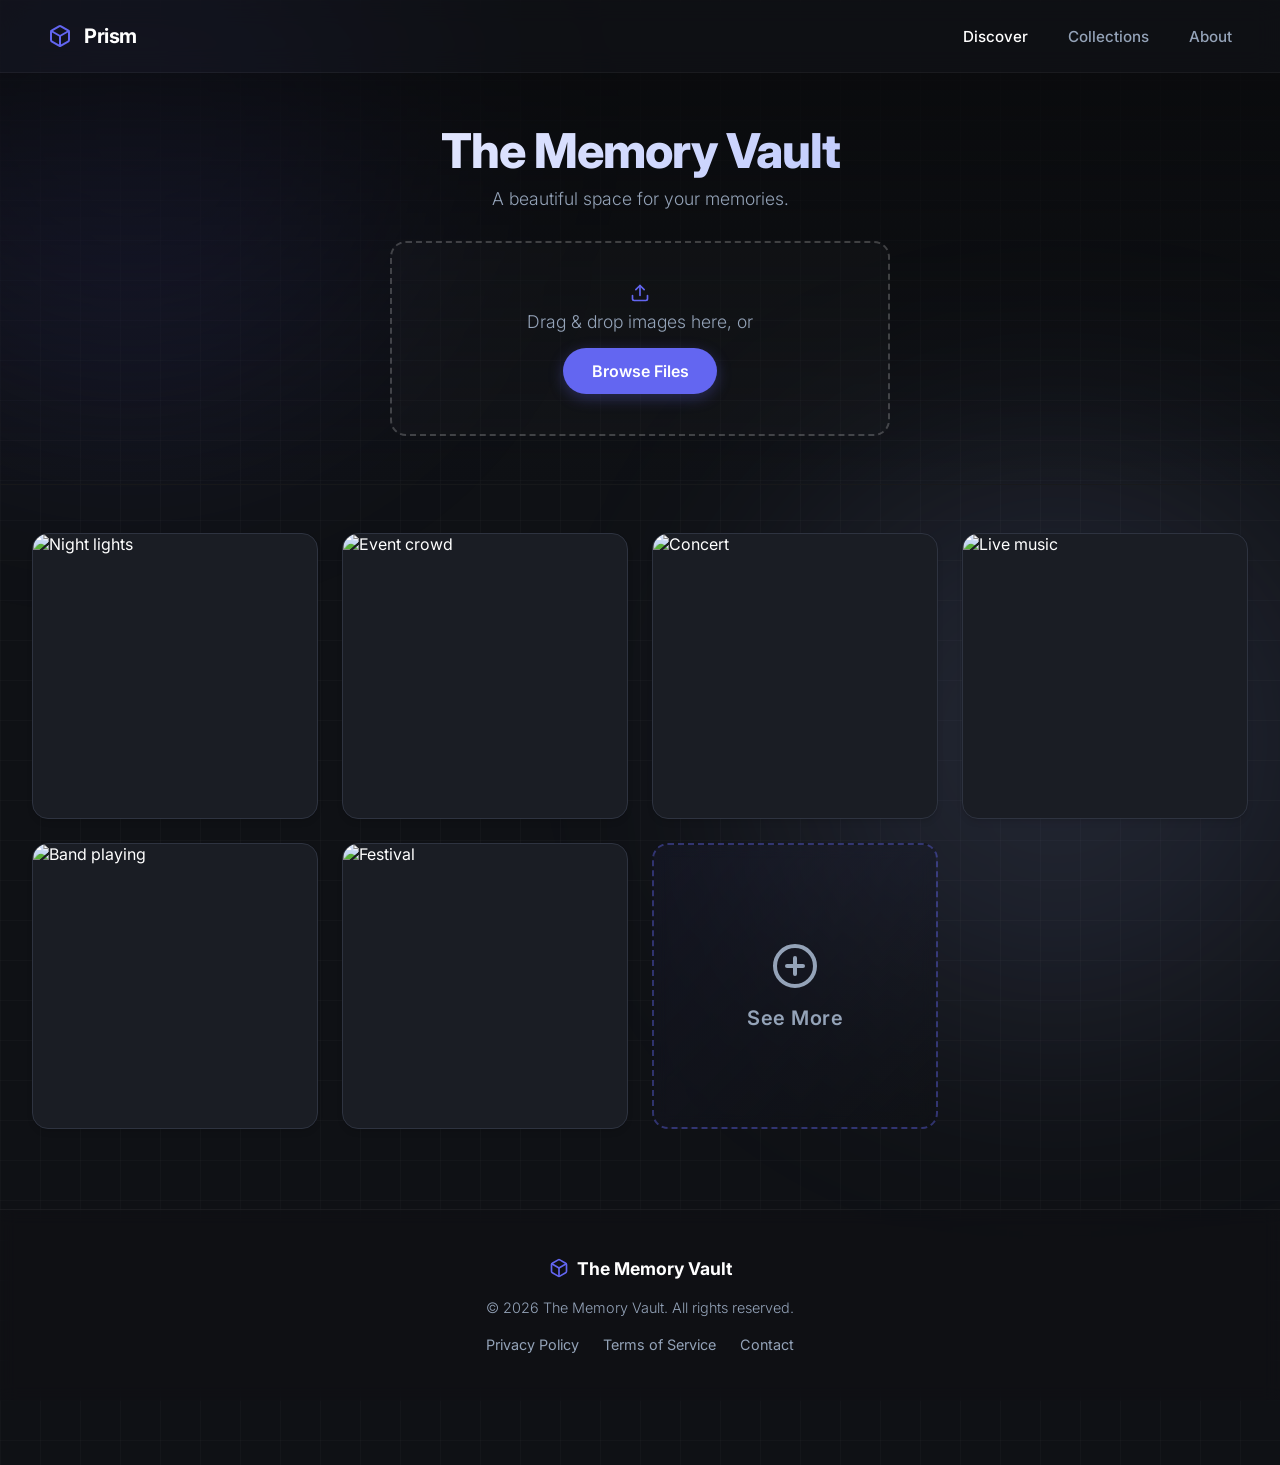
==== index.html @ 1c3e17a8 "Made Prism" ====
<!DOCTYPE html>
<html lang="en">

<head>
    <meta charset="UTF-8">
    <meta name="viewport" content="width=device-width, initial-scale=1.0">
    <title>Prism</title>
    <!-- Google Fonts -->
    <link rel="preconnect" href="https://fonts.googleapis.com">
    <link rel="preconnect" href="https://fonts.gstatic.com" crossorigin>
    <link href="https://fonts.googleapis.com/css2?family=Inter:wght@300;400;600;800&display=swap" rel="stylesheet">
    <!-- CSS -->
    <link rel="stylesheet" href="style.css">
</head>

<body>

    <!-- Navigation Bar -->
    <nav class="navbar">
        <div class="nav-logo">
            <svg xmlns="http://www.w3.org/2000/svg" width="24" height="24" viewBox="0 0 24 24" fill="none"
                stroke="currentColor" stroke-width="2" stroke-linecap="round" stroke-linejoin="round" class="logo-icon">
                <path
                    d="M21 16V8a2 2 0 0 0-1-1.73l-7-4a2 2 0 0 0-2 0l-7 4A2 2 0 0 0 3 8v8a2 2 0 0 0 1 1.73l7 4a2 2 0 0 0 2 0l7-4A2 2 0 0 0 21 16z">
                </path>
                <polyline points="3.29 7 12 12 20.71 7"></polyline>
                <line x1="12" y1="22" x2="12" y2="12"></line>
            </svg>
            <span>Prism</span>
        </div>
        <ul class="nav-links">
            <li><a href="#" class="active">Discover</a></li>
            <li><a href="#">Collections</a></li>
            <li><a href="#">About</a></li>
        </ul>
    </nav>

    <header class="header">
        <div class="header-content">
            <h1>The Memory Vault</h1>
            <p>A beautiful space for your memories.</p>

            <div class="upload-section drop-zone" id="drop-zone">
                <!-- Hidden file input -->
                <input type="file" id="image-upload" accept="image/png, image/jpeg, image/gif" multiple hidden>

                <div class="drop-zone-content">
                    <svg xmlns="http://www.w3.org/2000/svg" width="32" height="32" viewBox="0 0 24 24" fill="none"
                        stroke="currentColor" stroke-width="2" stroke-linecap="round" stroke-linejoin="round"
                        class="upload-icon" style="color: var(--accent-color); margin-bottom: 0.5rem;">
                        <path d="M21 15v4a2 2 0 0 1-2 2H5a2 2 0 0 1-2-2v-4"></path>
                        <polyline points="17 8 12 3 7 8"></polyline>
                        <line x1="12" y1="3" x2="12" y2="15"></line>
                    </svg>
                    <p class="drop-text" style="color: var(--text-secondary); margin-bottom: 1rem;">Drag & drop images
                        here, or</p>
                    <button id="upload-btn" class="btn-primary">
                        Browse Files
                    </button>
                </div>
            </div>
        </div>
    </header>

    <main class="gallery-container">
        <div id="gallery" class="gallery-grid">
            <!-- Initial Mock Images -->
            <div class="gallery-item">
                <img src="https://images.unsplash.com/photo-1511895426328-dc8714191300?q=80&w=600&auto=format&fit=crop"
                    alt="Night lights" loading="lazy">
                <div class="item-overlay"><span>View</span></div>
            </div>
            <div class="gallery-item">
                <img src="https://images.unsplash.com/photo-1492684223066-81342ee5ff30?q=80&w=600&auto=format&fit=crop"
                    alt="Event crowd" loading="lazy">
                <div class="item-overlay"><span>View</span></div>
            </div>
            <div class="gallery-item">
                <img src="https://images.unsplash.com/photo-1470229722913-7c0e2dbbafd3?q=80&w=600&auto=format&fit=crop"
                    alt="Concert" loading="lazy">
                <div class="item-overlay"><span>View</span></div>
            </div>
            <div class="gallery-item">
                <img src="https://images.unsplash.com/photo-1514525253161-7a46d19cd819?q=80&w=600&auto=format&fit=crop"
                    alt="Live music" loading="lazy">
                <div class="item-overlay"><span>View</span></div>
            </div>
            <div class="gallery-item">
                <img src="https://images.unsplash.com/photo-1459749411175-04bf5292ceea?q=80&w=600&auto=format&fit=crop"
                    alt="Band playing" loading="lazy">
                <div class="item-overlay"><span>View</span></div>
            </div>
            <div class="gallery-item">
                <img src="https://images.unsplash.com/photo-1506157786151-b8491531f063?q=80&w=600&auto=format&fit=crop"
                    alt="Festival" loading="lazy">
                <div class="item-overlay"><span>View</span></div>
            </div>

            <!-- See More Tile -->
            <div class="gallery-item see-more-card" id="see-more-btn">
                <div class="see-more-content">
                    <svg xmlns="http://www.w3.org/2000/svg" width="40" height="40" viewBox="0 0 24 24" fill="none"
                        stroke="currentColor" stroke-width="2" stroke-linecap="round" stroke-linejoin="round"
                        class="see-more-icon">
                        <circle cx="12" cy="12" r="10"></circle>
                        <line x1="12" y1="8" x2="12" y2="16"></line>
                        <line x1="8" y1="12" x2="16" y2="12"></line>
                    </svg>
                    <span>See More</span>
                </div>
            </div>
        </div>
    </main>

    <!-- Footer -->
    <footer class="footer">
        <div class="footer-content">
            <div class="footer-logo">
                <svg xmlns="http://www.w3.org/2000/svg" width="20" height="20" viewBox="0 0 24 24" fill="none"
                    stroke="currentColor" stroke-width="2" stroke-linecap="round" stroke-linejoin="round"
                    class="logo-icon">
                    <path
                        d="M21 16V8a2 2 0 0 0-1-1.73l-7-4a2 2 0 0 0-2 0l-7 4A2 2 0 0 0 3 8v8a2 2 0 0 0 1 1.73l7 4a2 2 0 0 0 2 0l7-4A2 2 0 0 0 21 16z">
                    </path>
                    <polyline points="3.29 7 12 12 20.71 7"></polyline>
                    <line x1="12" y1="22" x2="12" y2="12"></line>
                </svg>
                <span>The Memory Vault</span>
            </div>
            <p>&copy; 2026 The Memory Vault. All rights reserved.</p>
            <div class="footer-links">
                <a href="#">Privacy Policy</a>
                <a href="#">Terms of Service</a>
                <a href="#">Contact</a>
            </div>
        </div>
    </footer>

    <!-- Lightbox Modal -->
    <div id="lightbox" class="lightbox">
        <span class="close-lightbox" id="close-lightbox">&times;</span>
        <img class="lightbox-content" id="lightbox-img" src="" alt="Fullscreen View">
        <div id="lightbox-caption" class="lightbox-caption"></div>
    </div>

    <!-- JS -->
    <script src="script.js"></script>
</body>

</html>
---- style.css ----
:root {
    /* Premium Dark Theme Color Palette */
    --bg-color: #0f1115;
    --card-bg: #1a1d24;
    --text-primary: #ffffff;
    --text-secondary: #94a3b8;
    --accent-color: #6366f1;
    /* Vibrant Indigo */
    --accent-hover: #4f46e5;
    --border-color: #2e3340;

    --transition-snappy: 0.2s ease-in-out;
    --transition-smooth: 0.4s cubic-bezier(0.4, 0, 0.2, 1);
}

* {
    margin: 0;
    padding: 0;
    box-sizing: border-box;
}

html {
    background-color: var(--bg-color);
    /* Subtle grid pattern for extra texture */
    background-image:
        linear-gradient(rgba(255, 255, 255, 0.02) 1px, transparent 1px),
        linear-gradient(90deg, rgba(255, 255, 255, 0.02) 1px, transparent 1px);
    background-size: 40px 40px;
    overflow-x: hidden;
}

body {
    font-family: 'Inter', sans-serif;
    background-color: transparent;
    color: var(--text-primary);
    min-height: 100vh;
    padding-bottom: 4rem;
    position: relative;
}

/* Dynamic Glowing Background Orbs */
body::before,
body::after {
    content: '';
    position: fixed;
    border-radius: 50%;
    filter: blur(120px);
    pointer-events: none;
    z-index: -1;
}

body::before {
    top: -10vw;
    left: -10vw;
    width: 40vw;
    height: 40vw;
    background: rgba(99, 102, 241, 0.18);
    /* Indigo accent */
    animation: float1 15s infinite alternate ease-in-out;
}

body::after {
    bottom: -10vw;
    right: -5vw;
    width: 45vw;
    height: 45vw;
    background: rgba(165, 180, 252, 0.12);
    animation: float2 18s infinite alternate ease-in-out;
}

@keyframes float1 {
    0% {
        transform: translate(0, 0) scale(1);
    }

    100% {
        transform: translate(15vw, 15vh) scale(1.2);
    }
}

@keyframes float2 {
    0% {
        transform: translate(0, 0) scale(1);
    }

    100% {
        transform: translate(-10vw, -15vh) scale(1.1);
    }
}

/* Navbar Styles */
.navbar {
    display: flex;
    justify-content: space-between;
    align-items: center;
    padding: 1.5rem 3rem;
    position: sticky;
    top: 0;
    z-index: 100;
    background: rgba(15, 17, 21, 0.7);
    backdrop-filter: blur(12px);
    -webkit-backdrop-filter: blur(12px);
    border-bottom: 1px solid rgba(255, 255, 255, 0.05); /* very subtle line */
}

.nav-logo {
    display: flex;
    align-items: center;
    gap: 0.75rem;
    font-size: 1.25rem;
    font-weight: 700;
    color: var(--text-primary);
    cursor: pointer;
    letter-spacing: -0.5px;
}

.nav-logo .logo-icon {
    color: var(--accent-color);
}

.nav-links {
    display: flex;
    list-style: none;
    gap: 2.5rem;
}

.nav-links a {
    text-decoration: none;
    color: var(--text-secondary);
    font-weight: 500;
    font-size: 0.95rem;
    transition: color var(--transition-snappy);
}

.nav-links a:hover,
.nav-links a.active {
    color: var(--text-primary);
}

/* Header Styles */
.header {
    background: linear-gradient(180deg, rgba(9, 10, 12, 0.8) 0%, transparent 100%);
    padding: 3rem 2rem 3rem; /* slightly less top padding since navbar exists */
    text-align: center;
    border-bottom: 1px solid rgba(255, 255, 255, 0.05);
    /* semi-transparent smooth border */
    margin-bottom: 3rem;
}

.header-content h1 {
    font-size: 3rem;
    font-weight: 800;
    letter-spacing: -1px;
    background: linear-gradient(135deg, #ffffff, #a5b4fc);
    -webkit-background-clip: text;
    -webkit-text-fill-color: transparent;
    margin-bottom: 0.5rem;
}

.header-content p {
    color: var(--text-secondary);
    font-size: 1.1rem;
    font-weight: 300;
    margin-bottom: 2rem;
}

/* Upload Section & Drop Zone */
.upload-section {
    display: flex;
    justify-content: center;
    margin: 0 auto;
    max-width: 500px;
}

.drop-zone {
    border: 2px dashed rgba(255, 255, 255, 0.2);
    border-radius: 16px;
    padding: 2.5rem 2rem;
    transition: all var(--transition-snappy);
    background: rgba(255, 255, 255, 0.02);
}

.drop-zone.dragover {
    border-color: var(--accent-color);
    background: rgba(99, 102, 241, 0.1);
    transform: scale(1.02);
}

.drop-zone-content {
    display: flex;
    flex-direction: column;
    align-items: center;
    pointer-events: none; /* Let container handle drag events cleanly */
}

/* Ensure button is clickable */
.drop-zone-content button {
    pointer-events: auto;
}

.btn-primary {
    display: inline-flex;
    align-items: center;
    gap: 0.75rem;
    background-color: var(--accent-color);
    color: #fff;
    border: none;
    padding: 0.8rem 1.8rem;
    font-size: 1rem;
    font-weight: 600;
    font-family: 'Inter', sans-serif;
    border-radius: 50px;
    cursor: pointer;
    transition: all var(--transition-snappy);
    box-shadow: 0 4px 15px rgba(99, 102, 241, 0.3);
}

.btn-primary:hover {
    background-color: var(--accent-hover);
    transform: translateY(-2px);
    box-shadow: 0 6px 20px rgba(99, 102, 241, 0.4);
}

.btn-primary:active {
    transform: translateY(0);
}

.upload-icon {
    width: 20px;
    height: 20px;
}

/* Gallery Grid (Standard Grid) */
.gallery-container {
    max-width: 1400px;
    margin: 0 auto;
    padding: 0 2rem;
}

.gallery-grid {
    display: grid;
    /* Responsive standard grid */
    grid-template-columns: repeat(auto-fill, minmax(280px, 1fr));
    gap: 1.5rem;
}

/* Gallery Items */
.gallery-item {
    position: relative;
    border-radius: 16px;
    overflow: hidden;
    cursor: pointer;
    background-color: var(--card-bg);
    /* Establish standard square-ish ratio */
    aspect-ratio: 1 / 1;
    box-shadow: 0 4px 6px -1px rgba(0, 0, 0, 0.1), 0 2px 4px -1px rgba(0, 0, 0, 0.06);
    border: 1px solid var(--border-color);
    transition: transform var(--transition-smooth), box-shadow var(--transition-smooth);
}

.gallery-item img {
    width: 100%;
    height: 100%;
    object-fit: cover;
    transition: transform var(--transition-smooth);
    display: block;
}

.item-overlay {
    position: absolute;
    top: 0;
    left: 0;
    width: 100%;
    height: 100%;
    background: rgba(15, 17, 21, 0.5);
    backdrop-filter: blur(2px);
    display: flex;
    justify-content: center;
    align-items: center;
    opacity: 0;
    transition: opacity var(--transition-snappy);
}

.item-overlay span {
    color: white;
    font-weight: 600;
    font-size: 1.1rem;
    padding: 0.6rem 1.5rem;
    border: 1px solid rgba(255, 255, 255, 0.4);
    border-radius: 50px;
    background: rgba(255, 255, 255, 0.1);
    backdrop-filter: blur(4px);
    transform: translateY(10px);
    transition: transform var(--transition-snappy);
}

.gallery-item:hover {
    transform: translateY(-5px);
    box-shadow: 0 10px 25px -5px rgba(0, 0, 0, 0.5);
    border-color: #4a5568;
}

.gallery-item:hover img {
    transform: scale(1.05);
}

.gallery-item:hover .item-overlay {
    opacity: 1;
}

.gallery-item:hover .item-overlay span {
    transform: translateY(0);
}

/* Elevated See More Card Styling */
#see-more-btn {
    display: flex !important;
    justify-content: center !important;
    align-items: center !important;
    background: linear-gradient(135deg, rgba(99, 102, 241, 0.05) 0%, rgba(15, 17, 21, 0.6) 100%) !important;
    backdrop-filter: blur(8px);
    border: 2px dashed rgba(99, 102, 241, 0.4) !important;
    transition: all var(--transition-smooth);
    box-shadow: none !important;
}

#see-more-btn .see-more-content {
    display: flex !important;
    flex-direction: column !important;
    align-items: center !important;
    justify-content: center !important;
    gap: 1rem;
    width: 100%;
    height: 100%;
}

#see-more-btn .see-more-icon {
    width: 48px !important;
    height: 48px !important;
    color: var(--text-secondary);
    transition: all var(--transition-snappy);
}

#see-more-btn span {
    font-size: 1.25rem !important;
    font-weight: 600 !important;
    letter-spacing: 0.5px;
    color: var(--text-secondary);
    transition: all var(--transition-snappy);
}

#see-more-btn:hover {
    border-color: var(--accent-color) !important;
    background: linear-gradient(135deg, rgba(99, 102, 241, 0.1) 0%, rgba(15, 17, 21, 0.6) 100%) !important;
    box-shadow: 0 10px 25px -5px rgba(0, 0, 0, 0.5) !important; /* Standard outer drop shadow like other tiles */
    transform: translateY(-5px);
}

#see-more-btn:hover .see-more-icon,
#see-more-btn:hover span {
    color: var(--text-primary);
    transform: scale(1.05);
}

/* New images animation class */
.fade-in {
    animation: fadeIn var(--transition-smooth) forwards;
}

@keyframes fadeIn {
    from {
        opacity: 0;
        transform: scale(0.95);
    }

    to {
        opacity: 1;
        transform: scale(1);
    }
}

/* Lightbox Base Styles */
.lightbox {
    display: none;
    /* Hidden by default */
    position: fixed;
    z-index: 1000;
    left: 0;
    top: 0;
    width: 100%;
    height: 100%;
    overflow: hidden;
    background-color: rgba(10, 11, 14, 0.95);
    backdrop-filter: blur(10px);
    opacity: 0;
    transition: opacity var(--transition-smooth);
}

/* Used for fading in/out the lightbox */
.lightbox.show {
    display: flex;
    justify-content: center;
    align-items: center;
    flex-direction: column;
    opacity: 1;
}

.lightbox-content {
    max-width: 90%;
    max-height: 85vh;
    border-radius: 8px;
    box-shadow: 0 20px 40px rgba(0, 0, 0, 0.5);
    object-fit: contain;
    transform: scale(0.95);
    transition: transform var(--transition-smooth);
}

.lightbox.show .lightbox-content {
    transform: scale(1);
}

.close-lightbox {
    position: absolute;
    top: 30px;
    right: 40px;
    color: #fff;
    font-size: 3rem;
    font-weight: 300;
    cursor: pointer;
    transition: color 0.2s;
    line-height: 1;
    z-index: 1001;
}

.close-lightbox:hover {
    color: var(--accent-color);
}

.lightbox-caption {
    margin-top: 1.5rem;
    color: var(--text-secondary);
    font-weight: 300;
    font-size: 1rem;
    text-align: center;
}

/* Scrollbar styling for aesthetic finish */
::-webkit-scrollbar {
    width: 10px;
}

::-webkit-scrollbar-track {
    background: var(--bg-color);
}

::-webkit-scrollbar-thumb {
    background: #334155;
    border-radius: 5px;
}

::-webkit-scrollbar-thumb:hover {
    background: #475569;
}

/* Emphasize smooth scrolling */
html {
    scroll-behavior: smooth;
}

/* Footer Styles */
.footer {
    margin-top: 5rem;
    padding: 3rem 0;
    border-top: 1px solid rgba(255, 255, 255, 0.05);
    background: rgba(15, 17, 21, 0.4);
    backdrop-filter: blur(8px);
    -webkit-backdrop-filter: blur(8px);
    text-align: center;
}

.footer-content {
    max-width: 1400px;
    margin: 0 auto;
    padding: 0 2rem;
    display: flex;
    flex-direction: column;
    align-items: center;
    gap: 1.25rem;
}

.footer-logo {
    display: flex;
    align-items: center;
    gap: 0.5rem;
    font-size: 1.1rem;
    font-weight: 700;
    color: var(--text-primary);
}

.footer-logo .logo-icon {
    color: var(--accent-color);
}

.footer p {
    color: var(--text-secondary);
    font-weight: 300;
    font-size: 0.9rem;
}

.footer-links {
    display: flex;
    gap: 1.5rem;
}

.footer-links a {
    text-decoration: none;
    color: var(--text-secondary);
    font-size: 0.9rem;
    transition: color var(--transition-snappy);
}

.footer-links a:hover {
    color: var(--text-primary);
}
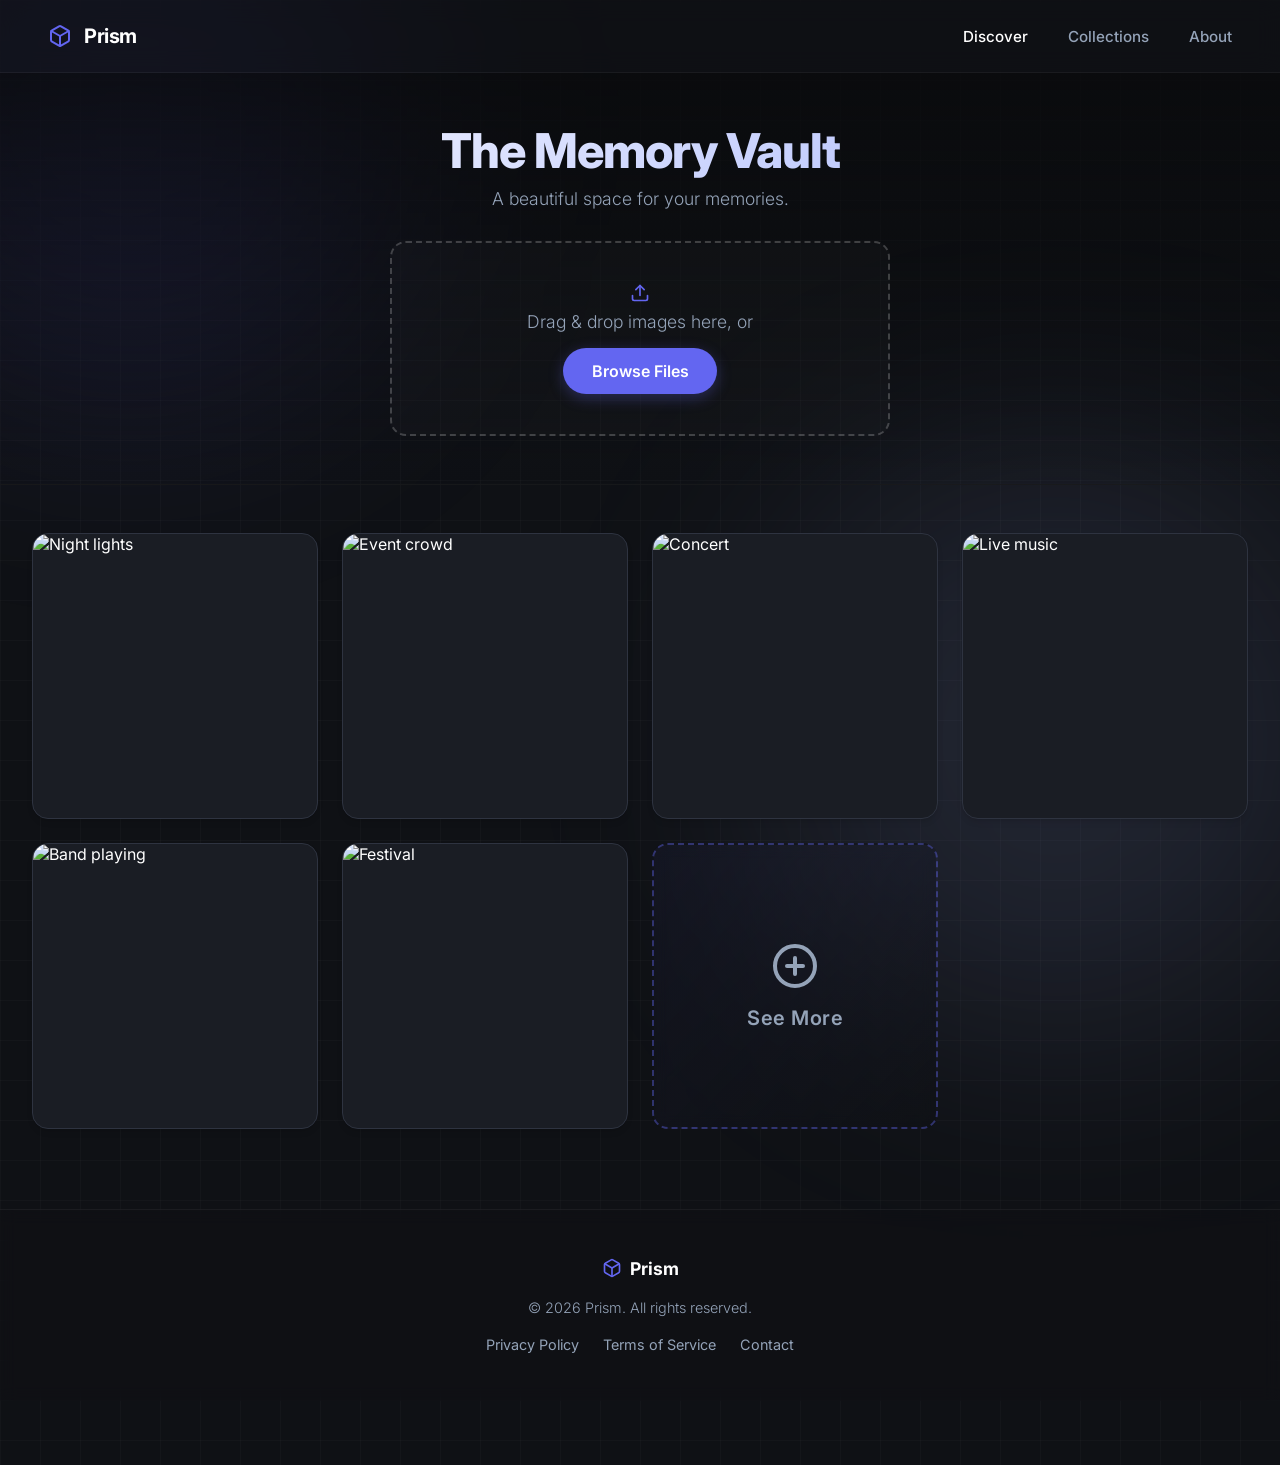
==== commit 8bf811cb: "Add responsive layout changes and update footer text" ====
--- a/index.html
+++ b/index.html
@@ -125,9 +125,9 @@
                     <polyline points="3.29 7 12 12 20.71 7"></polyline>
                     <line x1="12" y1="22" x2="12" y2="12"></line>
                 </svg>
-                <span>The Memory Vault</span>
+                <span>Prism</span>
             </div>
-            <p>&copy; 2026 The Memory Vault. All rights reserved.</p>
+            <p>&copy; 2026 Prism. All rights reserved.</p>
             <div class="footer-links">
                 <a href="#">Privacy Policy</a>
                 <a href="#">Terms of Service</a>
--- a/style.css
+++ b/style.css
@@ -521,4 +521,84 @@
 
 .footer-links a:hover {
     color: var(--text-primary);
+}
+
+/* =========================================
+   Responsive Design Media Queries
+   ========================================= */
+
+/* Tablets and smaller screens */
+@media (max-width: 768px) {
+    .navbar {
+        flex-direction: column;
+        padding: 1.25rem 1rem;
+        gap: 1.25rem;
+    }
+
+    .nav-links {
+        gap: 1.5rem;
+    }
+
+    .header {
+        padding: 2rem 1rem;
+        margin-bottom: 2rem;
+    }
+
+    .header-content h1 {
+        font-size: 2.4rem;
+    }
+
+    .gallery-container {
+        padding: 0 1rem;
+    }
+
+    .drop-zone {
+        padding: 2rem 1rem;
+    }
+
+    .close-lightbox {
+        top: 15px;
+        right: 20px;
+        font-size: 2.5rem;
+    }
+}
+
+/* Mobile Devices */
+@media (max-width: 480px) {
+    .nav-links {
+        gap: 1rem;
+    }
+    
+    .nav-links a {
+        font-size: 0.85rem;
+    }
+
+    .header-content h1 {
+        font-size: 1.8rem;
+    }
+
+    .header-content p {
+        font-size: 0.95rem;
+        margin-bottom: 1.5rem;
+    }
+
+    .gallery-grid {
+        /* Allows for a 2-column layout on mobile instead of 1 large column */
+        grid-template-columns: repeat(auto-fill, minmax(140px, 1fr));
+        gap: 1rem;
+    }
+
+    .btn-primary {
+        padding: 0.7rem 1.4rem;
+        font-size: 0.9rem;
+    }
+
+    .footer-content {
+        padding: 0 1rem;
+    }
+
+    .footer-links {
+        flex-direction: column;
+        gap: 0.8rem;
+    }
 }
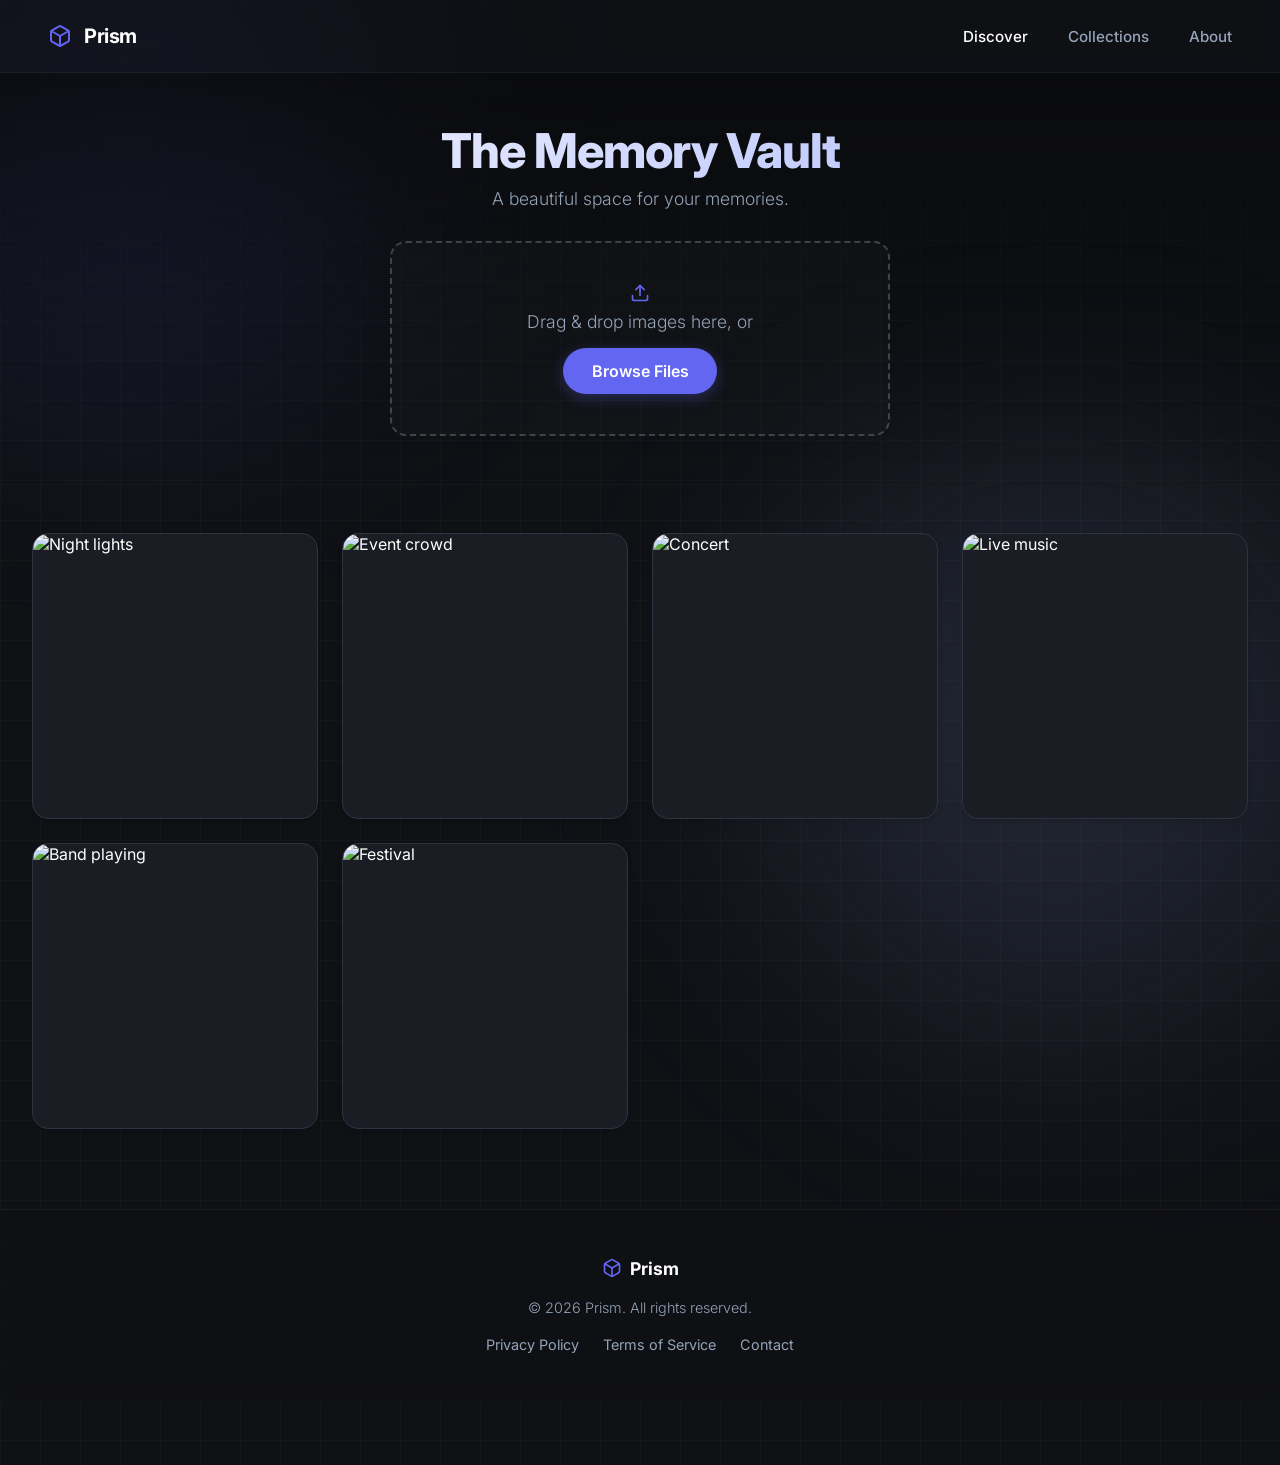
==== commit e76463b3: "Add About page and configure gallery pagination" ====
--- a/index.html
+++ b/index.html
@@ -31,7 +31,7 @@
         <ul class="nav-links">
             <li><a href="#" class="active">Discover</a></li>
             <li><a href="#">Collections</a></li>
-            <li><a href="#">About</a></li>
+            <li><a href="about.html">About</a></li>
         </ul>
     </nav>
 
@@ -96,19 +96,17 @@
                 <div class="item-overlay"><span>View</span></div>
             </div>
 
-            <!-- See More Tile -->
-            <div class="gallery-item see-more-card" id="see-more-btn">
-                <div class="see-more-content">
-                    <svg xmlns="http://www.w3.org/2000/svg" width="40" height="40" viewBox="0 0 24 24" fill="none"
-                        stroke="currentColor" stroke-width="2" stroke-linecap="round" stroke-linejoin="round"
-                        class="see-more-icon">
-                        <circle cx="12" cy="12" r="10"></circle>
-                        <line x1="12" y1="8" x2="12" y2="16"></line>
-                        <line x1="8" y1="12" x2="16" y2="12"></line>
-                    </svg>
-                    <span>See More</span>
-                </div>
-            </div>
+        </div>
+
+        <!-- Arrow Load More -->
+        <div class="load-more-container" id="load-more-container" style="display: none;">
+            <button id="load-more-arrow" class="btn-load-more" aria-label="Load more images">
+                <svg xmlns="http://www.w3.org/2000/svg" width="32" height="32" viewBox="0 0 24 24" fill="none"
+                    stroke="currentColor" stroke-width="2" stroke-linecap="round" stroke-linejoin="round"
+                    class="arrow-icon">
+                    <polyline points="6 9 12 15 18 9"></polyline>
+                </svg>
+            </button>
         </div>
     </main>
 
--- a/style.css
+++ b/style.css
@@ -153,6 +153,7 @@
     letter-spacing: -1px;
     background: linear-gradient(135deg, #ffffff, #a5b4fc);
     -webkit-background-clip: text;
+    background-clip: text;
     -webkit-text-fill-color: transparent;
     margin-bottom: 0.5rem;
 }
@@ -312,54 +313,50 @@
     transform: translateY(0);
 }
 
-/* Elevated See More Card Styling */
-#see-more-btn {
-    display: flex !important;
-    justify-content: center !important;
-    align-items: center !important;
-    background: linear-gradient(135deg, rgba(99, 102, 241, 0.05) 0%, rgba(15, 17, 21, 0.6) 100%) !important;
+/* Load More Arrow Styling */
+.load-more-container {
+    display: flex;
+    justify-content: center;
+    margin-top: 3rem;
+    padding-bottom: 1rem;
+}
+
+.btn-load-more {
+    background: linear-gradient(135deg, rgba(99, 102, 241, 0.1) 0%, rgba(15, 17, 21, 0.6) 100%);
     backdrop-filter: blur(8px);
-    border: 2px dashed rgba(99, 102, 241, 0.4) !important;
+    border: 1px solid rgba(99, 102, 241, 0.4);
+    border-radius: 50%;
+    width: 60px;
+    height: 60px;
+    display: flex;
+    justify-content: center;
+    align-items: center;
+    cursor: pointer;
+    color: var(--text-secondary);
     transition: all var(--transition-smooth);
-    box-shadow: none !important;
-}
-
-#see-more-btn .see-more-content {
-    display: flex !important;
-    flex-direction: column !important;
-    align-items: center !important;
-    justify-content: center !important;
-    gap: 1rem;
-    width: 100%;
-    height: 100%;
-}
-
-#see-more-btn .see-more-icon {
-    width: 48px !important;
-    height: 48px !important;
-    color: var(--text-secondary);
-    transition: all var(--transition-snappy);
-}
-
-#see-more-btn span {
-    font-size: 1.25rem !important;
-    font-weight: 600 !important;
-    letter-spacing: 0.5px;
-    color: var(--text-secondary);
-    transition: all var(--transition-snappy);
-}
-
-#see-more-btn:hover {
-    border-color: var(--accent-color) !important;
-    background: linear-gradient(135deg, rgba(99, 102, 241, 0.1) 0%, rgba(15, 17, 21, 0.6) 100%) !important;
-    box-shadow: 0 10px 25px -5px rgba(0, 0, 0, 0.5) !important; /* Standard outer drop shadow like other tiles */
+    animation: bounce 2s infinite;
+}
+
+.btn-load-more:hover {
+    border-color: var(--accent-color);
+    background: linear-gradient(135deg, rgba(99, 102, 241, 0.2) 0%, rgba(15, 17, 21, 0.8) 100%);
+    color: var(--text-primary);
+    /* Disable animation on hover to prevent jumping away from mouse */
+    animation-play-state: paused;
     transform: translateY(-5px);
-}
-
-#see-more-btn:hover .see-more-icon,
-#see-more-btn:hover span {
-    color: var(--text-primary);
-    transform: scale(1.05);
+    box-shadow: 0 10px 25px -5px rgba(99, 102, 241, 0.4);
+}
+
+@keyframes bounce {
+    0%, 20%, 50%, 80%, 100% {
+        transform: translateY(0);
+    }
+    40% {
+        transform: translateY(-10px);
+    }
+    60% {
+        transform: translateY(-5px);
+    }
 }
 
 /* New images animation class */
@@ -523,12 +520,109 @@
     color: var(--text-primary);
 }
 
+/* About Page Split Layout */
+.about-section {
+    max-width: 1200px;
+    margin: 4rem auto;
+    padding: 0 2rem;
+    display: grid;
+    grid-template-columns: 1fr 1fr;
+    gap: 4rem;
+    align-items: center;
+}
+
+.about-image-container {
+    position: relative;
+    border-radius: 20px;
+    overflow: hidden;
+    box-shadow: 0 20px 40px rgba(0, 0, 0, 0.4);
+    aspect-ratio: 4 / 4.5;
+}
+
+.about-image {
+    width: 100%;
+    height: 100%;
+    object-fit: cover;
+    transition: transform var(--transition-smooth);
+}
+
+.about-image-container:hover .about-image {
+    transform: scale(1.05);
+}
+
+.about-content {
+    display: flex;
+    flex-direction: column;
+    gap: 2rem;
+}
+
+.about-content h1 {
+    font-size: 3.5rem;
+    font-weight: 800;
+    line-height: 1.1;
+    background: linear-gradient(135deg, #ffffff, #a5b4fc);
+    -webkit-background-clip: text;
+    background-clip: text;
+    -webkit-text-fill-color: transparent;
+    letter-spacing: -1px;
+}
+
+.about-content p {
+    color: var(--text-secondary);
+    font-size: 1.15rem;
+    line-height: 1.8;
+    font-weight: 300;
+}
+
+.about-actions {
+    display: flex;
+    gap: 1rem;
+    margin-top: 1rem;
+}
+
+.btn-secondary {
+    display: inline-flex;
+    align-items: center;
+    gap: 0.75rem;
+    background-color: transparent;
+    color: var(--text-primary);
+    border: 1px solid var(--border-color);
+    padding: 0.8rem 1.8rem;
+    font-size: 1rem;
+    font-weight: 600;
+    font-family: 'Inter', sans-serif;
+    border-radius: 50px;
+    cursor: pointer;
+    text-decoration: none;
+    transition: all var(--transition-snappy);
+}
+
+.btn-secondary:hover {
+    background-color: rgba(255, 255, 255, 0.05);
+    border-color: var(--text-secondary);
+}
+
 /* =========================================
    Responsive Design Media Queries
    ========================================= */
 
 /* Tablets and smaller screens */
 @media (max-width: 768px) {
+    .about-section {
+        grid-template-columns: 1fr;
+        gap: 3rem;
+        margin: 2rem auto;
+    }
+    
+    .about-content h1 {
+        font-size: 2.8rem;
+    }
+
+    .about-image-container {
+        aspect-ratio: 16 / 9;
+        order: -1; /* Keep image on top */
+    }
+
     .navbar {
         flex-direction: column;
         padding: 1.25rem 1rem;
